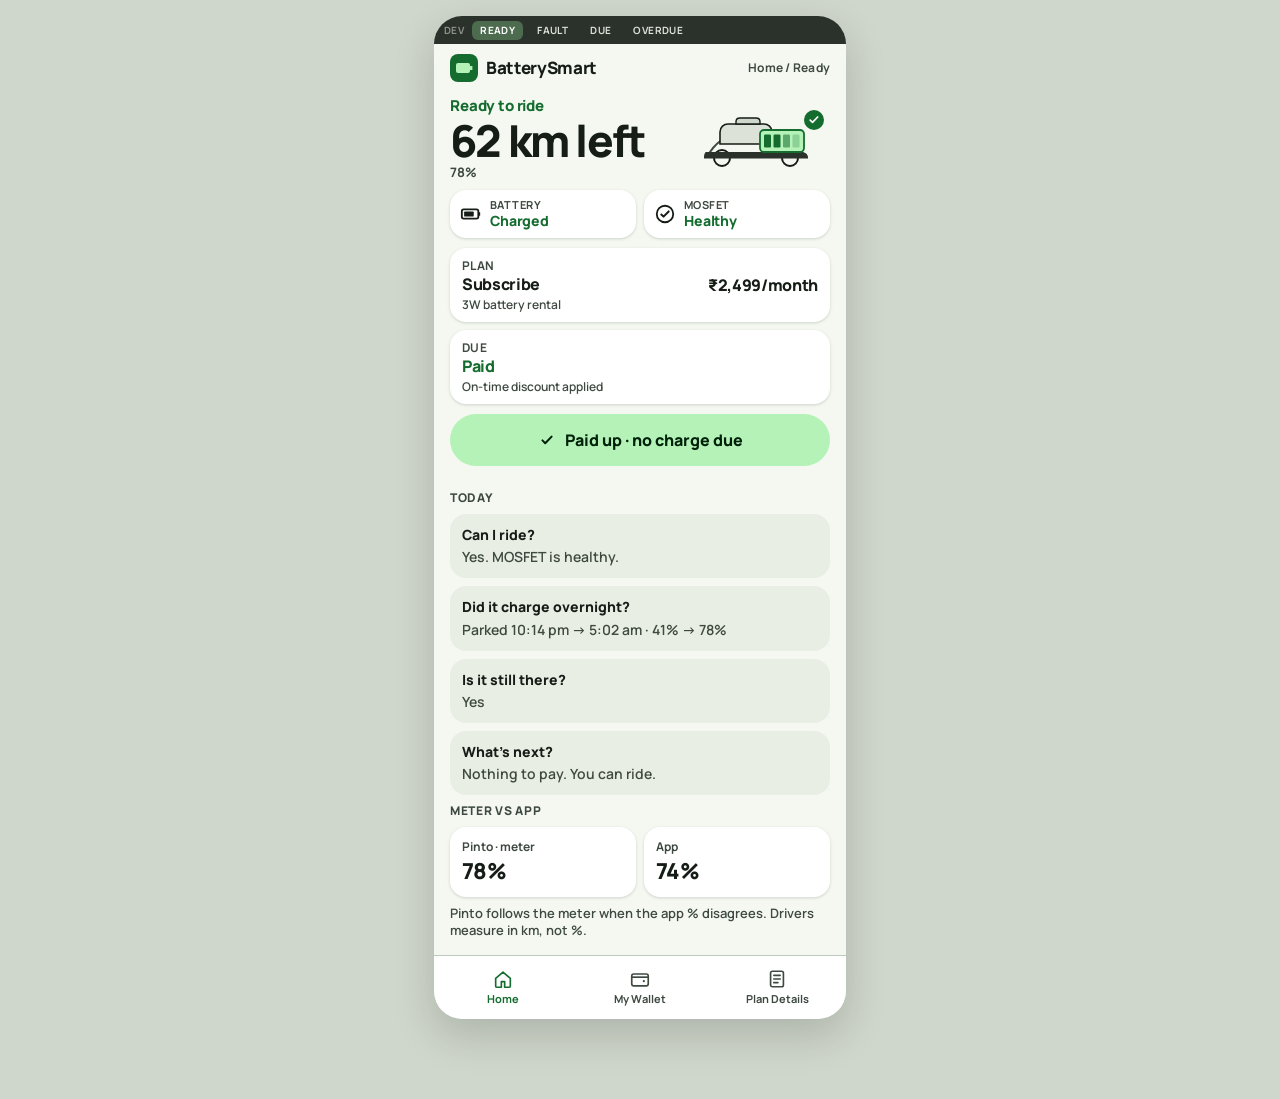
==== index.html @ 21a8f0b2 "Add throwaway BaaS Home screens for ready, fault, due, and overdue Four static Home states for 3W ba" ====
<!DOCTYPE html>
<html lang="en">
  <head>
    <meta charset="utf-8" />
    <meta name="viewport" content="width=device-width, initial-scale=1, viewport-fit=cover" />
    <title>BatterySmart — Home / Ready</title>
    <link rel="preconnect" href="https://fonts.googleapis.com" />
    <link rel="preconnect" href="https://fonts.gstatic.com" crossorigin />
    <link href="https://fonts.googleapis.com/css2?family=Manrope:wght@600;700;800&display=swap" rel="stylesheet" />
    <link rel="stylesheet" href="styles.css" />
  </head>
  <body data-default-state="ready">
    <div id="app"></div>
    <noscript>
      <p>JavaScript is required. Open <a href="ready.html">ready.html</a>, <a href="fault.html">fault.html</a>, <a href="due.html">due.html</a>, or <a href="overdue.html">overdue.html</a>.</p>
    </noscript>
    <script src="app.js"></script>
  </body>
</html>
---- styles.css ----
/* BatterySmart BaaS Home — Material 3 / Flutter-token feel, sunlight contrast */

:root {
  --md-sys-color-primary: #146c2e;
  --md-sys-color-on-primary: #ffffff;
  --md-sys-color-primary-container: #b4f2b8;
  --md-sys-color-on-primary-container: #002109;
  --md-sys-color-error: #ba1a1a;
  --md-sys-color-on-error: #ffffff;
  --md-sys-color-error-container: #ffdad6;
  --md-sys-color-on-error-container: #410002;
  --md-sys-color-tertiary: #8b5000;
  --md-sys-color-on-tertiary: #ffffff;
  --md-sys-color-tertiary-container: #ffdcc2;
  --md-sys-color-on-tertiary-container: #2e1500;
  --md-sys-color-surface: #f4f8f1;
  --md-sys-color-surface-bright: #ffffff;
  --md-sys-color-surface-container: #e8eee4;
  --md-sys-color-surface-container-high: #e2e8de;
  --md-sys-color-surface-container-highest: #dce2d8;
  --md-sys-color-on-surface: #161d16;
  --md-sys-color-on-surface-variant: #3e4940;
  --md-sys-color-outline: #6e7a70;
  --md-sys-color-outline-variant: #becabe;
  --md-sys-color-inverse-surface: #2b322b;
  --md-elevation-1: 0 1px 2px rgba(22, 29, 22, 0.08), 0 1px 3px 1px rgba(22, 29, 22, 0.06);
  --radius-sm: 12px;
  --radius-md: 16px;
  --radius-lg: 20px;
  --radius-full: 999px;
  --space-1: 4px;
  --space-2: 8px;
  --space-3: 12px;
  --space-4: 16px;
  --space-5: 20px;
  --target: 48px;
  --nav-h: 64px;
  --switcher-h: 28px;
  --font: "Manrope", "Roboto", system-ui, sans-serif;
}

*,
*::before,
*::after {
  box-sizing: border-box;
}

html,
body {
  margin: 0;
  min-height: 100%;
  background: #cfd6cb;
  color: var(--md-sys-color-on-surface);
  font-family: var(--font);
  font-size: 16px;
  line-height: 1.3;
  -webkit-font-smoothing: antialiased;
}

body {
  display: flex;
  justify-content: center;
}

.phone {
  width: 100%;
  max-width: 412px;
  min-height: 100dvh;
  background: var(--md-sys-color-surface);
  display: flex;
  flex-direction: column;
  position: relative;
}

/* Developer switcher — not product UI */
.dev-switcher {
  height: var(--switcher-h);
  min-height: var(--switcher-h);
  display: flex;
  align-items: center;
  gap: 6px;
  padding: 0 10px;
  background: #2b322b;
  color: #dce2d8;
  font-size: 10px;
  font-weight: 700;
  letter-spacing: 0.04em;
  text-transform: uppercase;
  flex-shrink: 0;
  z-index: 20;
}

.dev-switcher span {
  opacity: 0.55;
  margin-right: 2px;
}

.dev-switcher a {
  color: #dce2d8;
  text-decoration: none;
  padding: 2px 7px;
  border-radius: 6px;
  border: 1px solid transparent;
}

.dev-switcher a[aria-current="page"] {
  background: #4d6b4f;
  color: #fff;
}

.app-bar {
  display: flex;
  align-items: center;
  justify-content: space-between;
  min-height: 48px;
  padding: 0 16px;
  flex-shrink: 0;
}

.brand {
  display: flex;
  align-items: center;
  gap: 8px;
  font-weight: 800;
  font-size: 17px;
  letter-spacing: -0.02em;
}

.brand-mark {
  width: 28px;
  height: 28px;
  flex-shrink: 0;
}

.home-label {
  font-size: 12px;
  font-weight: 700;
  color: var(--md-sys-color-on-surface-variant);
  letter-spacing: 0.02em;
}

.screen {
  flex: 1;
  display: flex;
  flex-direction: column;
  padding: 0 16px calc(var(--nav-h) + 16px);
}

.banner {
  display: flex;
  align-items: center;
  gap: 10px;
  padding: 10px 12px;
  border-radius: var(--radius-md);
  background: var(--md-sys-color-tertiary-container);
  color: var(--md-sys-color-on-tertiary-container);
  margin-bottom: 10px;
}

.banner svg {
  flex-shrink: 0;
}

.banner strong {
  display: block;
  font-size: 15px;
  font-weight: 800;
}

.banner span {
  display: block;
  font-size: 12px;
  font-weight: 600;
  margin-top: 1px;
}

.hero {
  display: flex;
  align-items: center;
  justify-content: space-between;
  gap: 8px;
  padding: 4px 0 8px;
}

.hero-copy {
  min-width: 0;
}

.ride {
  font-size: 15px;
  font-weight: 800;
  letter-spacing: -0.01em;
}

.ride.ok {
  color: var(--md-sys-color-primary);
}

.ride.fail {
  color: var(--md-sys-color-error);
}

.km {
  font-size: 44px;
  font-weight: 800;
  letter-spacing: -0.04em;
  line-height: 1;
  margin: 2px 0 0;
}

.pct {
  font-size: 13px;
  font-weight: 700;
  color: var(--md-sys-color-on-surface-variant);
  margin-top: 2px;
}

.hero-art {
  width: 148px;
  height: 72px;
  flex-shrink: 0;
}

.hero-art svg {
  width: 100%;
  height: 100%;
  display: block;
}

.status-row {
  display: grid;
  grid-template-columns: 1fr 1fr;
  gap: 8px;
  margin: 2px 0 10px;
}

.chip {
  display: flex;
  align-items: center;
  gap: 8px;
  min-height: 48px;
  padding: 6px 10px;
  border-radius: var(--radius-md);
  background: var(--md-sys-color-surface-bright);
  box-shadow: var(--md-elevation-1);
}

.chip svg {
  flex-shrink: 0;
}

.chip .meta {
  min-width: 0;
}

.chip .k {
  font-size: 11px;
  font-weight: 700;
  color: var(--md-sys-color-on-surface-variant);
  text-transform: uppercase;
  letter-spacing: 0.04em;
}

.chip .v {
  font-size: 14px;
  font-weight: 800;
  letter-spacing: -0.01em;
}

.chip.ok .v {
  color: var(--md-sys-color-primary);
}

.chip.fail {
  background: var(--md-sys-color-error-container);
}

.chip.fail .v,
.chip.fail .k {
  color: var(--md-sys-color-on-error-container);
}

.card {
  background: var(--md-sys-color-surface-bright);
  border-radius: var(--radius-md);
  padding: 10px 12px;
  min-height: 48px;
  box-shadow: var(--md-elevation-1);
  display: flex;
  align-items: center;
  justify-content: space-between;
  gap: 10px;
  margin-bottom: 8px;
}

.card .k {
  font-size: 12px;
  font-weight: 700;
  color: var(--md-sys-color-on-surface-variant);
  text-transform: uppercase;
  letter-spacing: 0.04em;
}

.card .v {
  font-size: 16px;
  font-weight: 800;
  letter-spacing: -0.02em;
}

.card .sub {
  font-size: 12px;
  font-weight: 600;
  color: var(--md-sys-color-on-surface-variant);
  margin-top: 2px;
}

.card .right {
  text-align: right;
}

.card.due-warn .v {
  color: var(--md-sys-color-tertiary);
}

.card.due-over .v {
  color: var(--md-sys-color-error);
}

.card.due-paid .v {
  color: var(--md-sys-color-primary);
}

.cta {
  display: flex;
  align-items: center;
  justify-content: center;
  width: 100%;
  min-height: 52px;
  margin: 2px 0 0;
  border: 0;
  border-radius: var(--radius-full);
  background: var(--md-sys-color-primary);
  color: var(--md-sys-color-on-primary);
  font: inherit;
  font-size: 18px;
  font-weight: 800;
  letter-spacing: -0.01em;
  cursor: pointer;
}

.cta.fix {
  background: var(--md-sys-color-error);
  color: var(--md-sys-color-on-error);
}

.cta.pay {
  background: var(--md-sys-color-inverse-surface);
  color: #fff;
}

.calm {
  display: flex;
  align-items: center;
  justify-content: center;
  gap: 8px;
  min-height: 52px;
  margin: 2px 0 0;
  border-radius: var(--radius-full);
  background: var(--md-sys-color-primary-container);
  color: var(--md-sys-color-on-primary-container);
  font-size: 16px;
  font-weight: 800;
}

/* P1 / job answers below the 412×892 fold */
.below {
  margin-top: 20px;
  padding-top: 4px;
}

.section-title {
  font-size: 12px;
  font-weight: 800;
  text-transform: uppercase;
  letter-spacing: 0.06em;
  color: var(--md-sys-color-on-surface-variant);
  margin: 0 0 8px;
}

.job {
  background: var(--md-sys-color-surface-container);
  border-radius: var(--radius-md);
  padding: 12px;
  margin-bottom: 8px;
}

.job h3 {
  margin: 0 0 4px;
  font-size: 14px;
  font-weight: 800;
}

.job p {
  margin: 0;
  font-size: 14px;
  font-weight: 600;
  color: var(--md-sys-color-on-surface-variant);
}

.meter-row {
  display: grid;
  grid-template-columns: 1fr 1fr;
  gap: 8px;
}

.meter-box {
  background: var(--md-sys-color-surface-bright);
  border-radius: var(--radius-md);
  padding: 12px;
  box-shadow: var(--md-elevation-1);
}

.meter-box .k {
  font-size: 12px;
  font-weight: 700;
  color: var(--md-sys-color-on-surface-variant);
}

.meter-box .v {
  font-size: 22px;
  font-weight: 800;
  letter-spacing: -0.03em;
  margin-top: 2px;
}

.note {
  font-size: 13px;
  font-weight: 600;
  color: var(--md-sys-color-on-surface-variant);
  margin: 8px 0 0;
}

.nav {
  position: fixed;
  left: 50%;
  transform: translateX(-50%);
  bottom: 0;
  width: 100%;
  max-width: 412px;
  height: var(--nav-h);
  display: grid;
  grid-template-columns: repeat(3, 1fr);
  background: var(--md-sys-color-surface-bright);
  border-top: 1px solid var(--md-sys-color-outline-variant);
  z-index: 10;
}

.nav a {
  display: flex;
  flex-direction: column;
  align-items: center;
  justify-content: center;
  gap: 2px;
  min-height: var(--target);
  text-decoration: none;
  color: var(--md-sys-color-on-surface-variant);
  font-size: 11px;
  font-weight: 700;
}

.nav a[aria-current="page"] {
  color: var(--md-sys-color-primary);
}

.nav svg {
  display: block;
}

.stub {
  padding: 24px 16px calc(var(--nav-h) + 24px);
}

.stub h1 {
  font-size: 28px;
  font-weight: 800;
  letter-spacing: -0.03em;
  margin: 8px 0;
}

.stub p {
  font-size: 16px;
  font-weight: 600;
  color: var(--md-sys-color-on-surface-variant);
}

@media (min-width: 413px) {
  .phone {
    min-height: 892px;
    margin: 16px 0 80px;
    border-radius: 28px;
    overflow: hidden;
    box-shadow: 0 16px 40px rgba(22, 29, 22, 0.18);
  }

  .nav {
    position: absolute;
    left: 0;
    transform: none;
    border-radius: 0 0 28px 28px;
  }
}
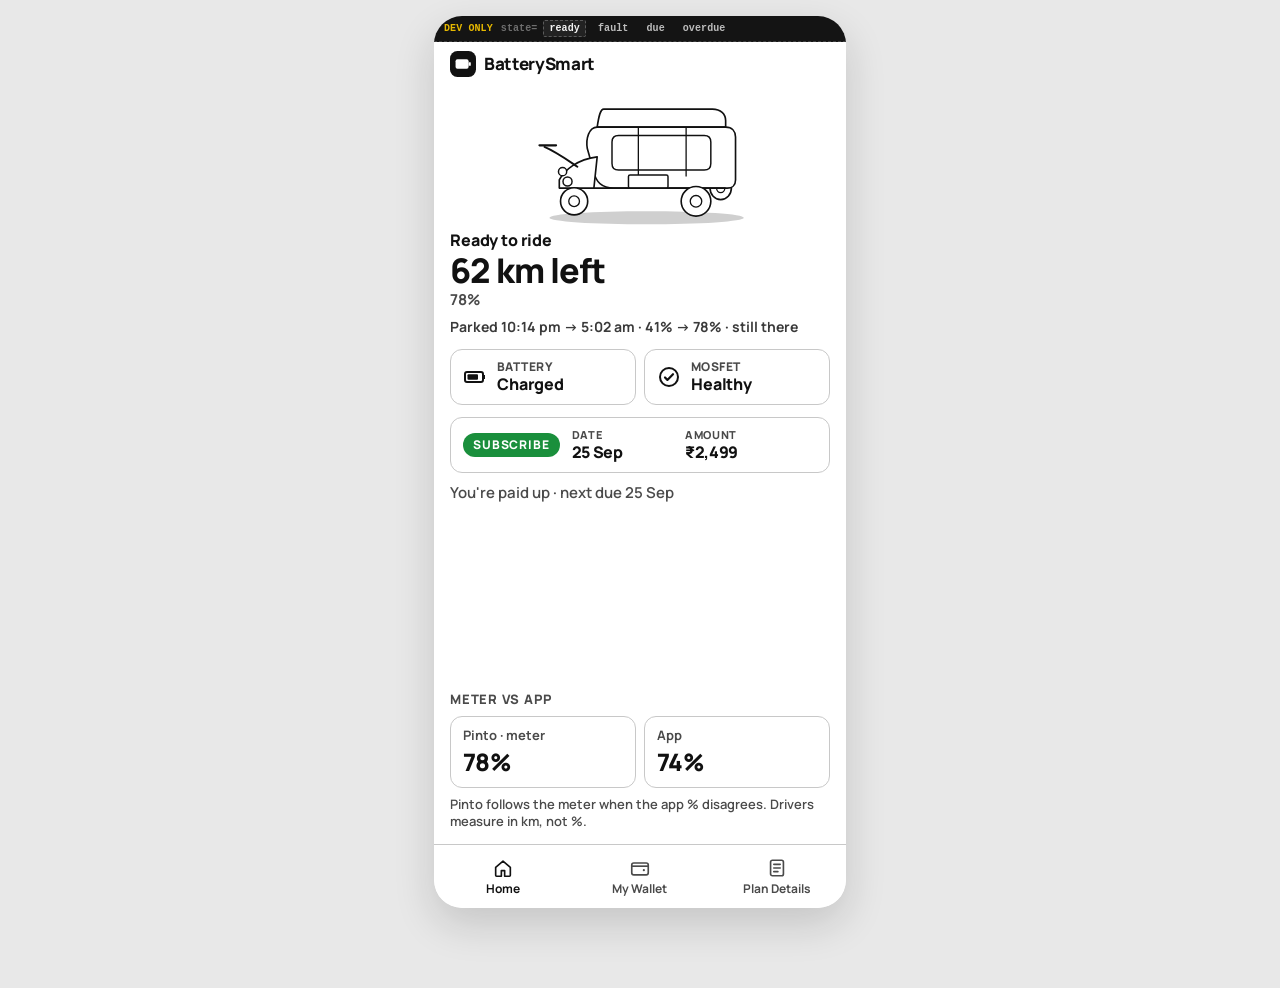
==== commit 95f6ea87: "Recut Home screens: fault hero, 3W, no FAQ or breadcrumbs Can't ride is the fault hero and km is dem" ====
--- a/index.html
+++ b/index.html
@@ -3,7 +3,7 @@
   <head>
     <meta charset="utf-8" />
     <meta name="viewport" content="width=device-width, initial-scale=1, viewport-fit=cover" />
-    <title>BatterySmart — Home / Ready</title>
+    <title>BatterySmart — Ready</title>
     <link rel="preconnect" href="https://fonts.googleapis.com" />
     <link rel="preconnect" href="https://fonts.gstatic.com" crossorigin />
     <link href="https://fonts.googleapis.com/css2?family=Manrope:wght@600;700;800&display=swap" rel="stylesheet" />
--- a/styles.css
+++ b/styles.css
@@ -1,41 +1,27 @@
-/* BatterySmart BaaS Home — Material 3 / Flutter-token feel, sunlight contrast */
+/* BatterySmart BaaS Home — white page, sunlight contrast, 3W hero */
 
 :root {
-  --md-sys-color-primary: #146c2e;
-  --md-sys-color-on-primary: #ffffff;
-  --md-sys-color-primary-container: #b4f2b8;
-  --md-sys-color-on-primary-container: #002109;
-  --md-sys-color-error: #ba1a1a;
-  --md-sys-color-on-error: #ffffff;
-  --md-sys-color-error-container: #ffdad6;
-  --md-sys-color-on-error-container: #410002;
-  --md-sys-color-tertiary: #8b5000;
-  --md-sys-color-on-tertiary: #ffffff;
-  --md-sys-color-tertiary-container: #ffdcc2;
-  --md-sys-color-on-tertiary-container: #2e1500;
-  --md-sys-color-surface: #f4f8f1;
-  --md-sys-color-surface-bright: #ffffff;
-  --md-sys-color-surface-container: #e8eee4;
-  --md-sys-color-surface-container-high: #e2e8de;
-  --md-sys-color-surface-container-highest: #dce2d8;
-  --md-sys-color-on-surface: #161d16;
-  --md-sys-color-on-surface-variant: #3e4940;
-  --md-sys-color-outline: #6e7a70;
-  --md-sys-color-outline-variant: #becabe;
-  --md-sys-color-inverse-surface: #2b322b;
-  --md-elevation-1: 0 1px 2px rgba(22, 29, 22, 0.08), 0 1px 3px 1px rgba(22, 29, 22, 0.06);
-  --radius-sm: 12px;
-  --radius-md: 16px;
-  --radius-lg: 20px;
-  --radius-full: 999px;
-  --space-1: 4px;
-  --space-2: 8px;
-  --space-3: 12px;
-  --space-4: 16px;
-  --space-5: 20px;
+  --ink: #111111;
+  --ink-soft: #3a3a3a;
+  --caption: #4a4a4a;
+  --line: #c8c8c8;
+  --page: #ffffff;
+  --accent: #1a8f3c;
+  --accent-ink: #ffffff;
+  --danger: #c62828;
+  --peach: #fde8d7;
+  --rust: #8b3a1f;
+  --chip-fail-bg: #fdecea;
+  --chip-fail-ink: #8b1d1d;
+  --radius-sm: 10px;
+  --radius-md: 12px;
+  --radius-lg: 16px;
+  --space-inset: 16px;
   --target: 48px;
   --nav-h: 64px;
-  --switcher-h: 28px;
+  --switcher-h: 26px;
+  --hero-art-h: 140px;
+  --cta-h: 54px;
   --font: "Manrope", "Roboto", system-ui, sans-serif;
 }
 
@@ -49,8 +35,8 @@
 body {
   margin: 0;
   min-height: 100%;
-  background: #cfd6cb;
-  color: var(--md-sys-color-on-surface);
+  background: #e8e8e8;
+  color: var(--ink);
   font-family: var(--font);
   font-size: 16px;
   line-height: 1.3;
@@ -66,13 +52,14 @@
   width: 100%;
   max-width: 412px;
   min-height: 100dvh;
-  background: var(--md-sys-color-surface);
+  background: var(--page);
   display: flex;
   flex-direction: column;
   position: relative;
-}
-
-/* Developer switcher — not product UI */
+  color: var(--ink);
+}
+
+/* Developer-only strip — debug chrome, not a product tab bar */
 .dev-switcher {
   height: var(--switcher-h);
   min-height: var(--switcher-h);
@@ -80,40 +67,50 @@
   align-items: center;
   gap: 6px;
   padding: 0 10px;
-  background: #2b322b;
-  color: #dce2d8;
+  background: #141414;
+  color: #8d8d8d;
+  font-family: ui-monospace, "SF Mono", Menlo, Consolas, monospace;
   font-size: 10px;
-  font-weight: 700;
-  letter-spacing: 0.04em;
-  text-transform: uppercase;
+  font-weight: 600;
+  letter-spacing: 0.01em;
+  text-transform: none;
   flex-shrink: 0;
   z-index: 20;
+  border-bottom: 1px dashed #3f3f3f;
 }
 
 .dev-switcher span {
-  opacity: 0.55;
+  color: #e6b800;
+  font-weight: 700;
   margin-right: 2px;
 }
 
+.dev-switcher code {
+  color: #6e6e6e;
+  font-family: inherit;
+  font-size: inherit;
+}
+
 .dev-switcher a {
-  color: #dce2d8;
+  color: #bdbdbd;
   text-decoration: none;
-  padding: 2px 7px;
-  border-radius: 6px;
-  border: 1px solid transparent;
+  padding: 1px 5px;
+  border-radius: 2px;
+  border: 1px dashed transparent;
 }
 
 .dev-switcher a[aria-current="page"] {
-  background: #4d6b4f;
-  color: #fff;
+  color: #f3f3f3;
+  border-color: #5a5a5a;
+  background: #222;
 }
 
 .app-bar {
   display: flex;
   align-items: center;
-  justify-content: space-between;
-  min-height: 48px;
-  padding: 0 16px;
+  justify-content: flex-start;
+  min-height: 44px;
+  padding: 0 var(--space-inset);
   flex-shrink: 0;
 }
 
@@ -124,41 +121,48 @@
   font-weight: 800;
   font-size: 17px;
   letter-spacing: -0.02em;
+  color: var(--ink);
 }
 
 .brand-mark {
-  width: 28px;
-  height: 28px;
+  width: 26px;
+  height: 26px;
   flex-shrink: 0;
 }
 
 .home-label {
-  font-size: 12px;
-  font-weight: 700;
-  color: var(--md-sys-color-on-surface-variant);
-  letter-spacing: 0.02em;
+  font-size: 13px;
+  font-weight: 700;
+  color: var(--caption);
 }
 
 .screen {
   flex: 1;
   display: flex;
   flex-direction: column;
-  padding: 0 16px calc(var(--nav-h) + 16px);
-}
-
+  min-height: 0;
+  padding: 0 var(--space-inset) calc(var(--nav-h) + 14px);
+}
+
+/* KOHO-style overdue banner — pale peach, rust type, icon + chevron */
 .banner {
   display: flex;
   align-items: center;
   gap: 10px;
   padding: 10px 12px;
   border-radius: var(--radius-md);
-  background: var(--md-sys-color-tertiary-container);
-  color: var(--md-sys-color-on-tertiary-container);
-  margin-bottom: 10px;
+  background: var(--peach);
+  color: var(--rust);
+  margin: 0 0 8px;
 }
 
 .banner svg {
   flex-shrink: 0;
+}
+
+.banner .banner-copy {
+  flex: 1;
+  min-width: 0;
 }
 
 .banner strong {
@@ -169,55 +173,24 @@
 
 .banner span {
   display: block;
-  font-size: 12px;
+  font-size: 13px;
   font-weight: 600;
   margin-top: 1px;
 }
 
-.hero {
-  display: flex;
-  align-items: center;
-  justify-content: space-between;
-  gap: 8px;
-  padding: 4px 0 8px;
-}
-
-.hero-copy {
-  min-width: 0;
-}
-
-.ride {
-  font-size: 15px;
-  font-weight: 800;
-  letter-spacing: -0.01em;
-}
-
-.ride.ok {
-  color: var(--md-sys-color-primary);
-}
-
-.ride.fail {
-  color: var(--md-sys-color-error);
-}
-
-.km {
-  font-size: 44px;
-  font-weight: 800;
-  letter-spacing: -0.04em;
-  line-height: 1;
-  margin: 2px 0 0;
-}
-
-.pct {
-  font-size: 13px;
-  font-weight: 700;
-  color: var(--md-sys-color-on-surface-variant);
-  margin-top: 2px;
-}
-
+.banner .chevron {
+  flex-shrink: 0;
+  opacity: 0.85;
+}
+
+/* Short line-illustrated white 3W e-rickshaw + oval shadow */
 .hero-art {
-  width: 148px;
-  height: 72px;
+  display: flex;
+  align-items: flex-end;
+  justify-content: center;
+  height: var(--hero-art-h);
+  max-height: 160px;
+  margin: 0 0 2px;
   flex-shrink: 0;
 }
 
@@ -227,22 +200,77 @@
   display: block;
 }
 
+.hero-copy {
+  padding: 2px 0 12px;
+}
+
+.ride {
+  font-size: 16px;
+  font-weight: 800;
+  letter-spacing: -0.01em;
+  color: var(--ink);
+}
+
+.ride.fail {
+  color: var(--danger);
+}
+
+.km {
+  font-size: 34px;
+  font-weight: 800;
+  letter-spacing: -0.03em;
+  line-height: 1.05;
+  margin: 2px 0 0;
+  color: var(--ink);
+}
+
+.pct {
+  font-size: 15px;
+  font-weight: 700;
+  color: var(--caption);
+  margin-top: 2px;
+}
+
+/* Fault: Can't ride is the hero. km is demoted. */
+.fail-hero .ride {
+  font-size: 34px;
+  letter-spacing: -0.03em;
+  line-height: 1.05;
+}
+
+.fail-hero .km {
+  font-size: 15px;
+  font-weight: 700;
+  letter-spacing: 0;
+  line-height: 1.3;
+  margin-top: 6px;
+  color: var(--caption);
+}
+
+.overnight {
+  margin: 8px 0 0;
+  font-size: 14px;
+  font-weight: 700;
+  color: var(--ink-soft);
+  line-height: 1.35;
+}
+
 .status-row {
   display: grid;
   grid-template-columns: 1fr 1fr;
   gap: 8px;
-  margin: 2px 0 10px;
+  margin: 0 0 12px;
 }
 
 .chip {
   display: flex;
   align-items: center;
-  gap: 8px;
-  min-height: 48px;
-  padding: 6px 10px;
+  gap: 10px;
+  min-height: 56px;
+  padding: 8px 12px;
   border-radius: var(--radius-md);
-  background: var(--md-sys-color-surface-bright);
-  box-shadow: var(--md-elevation-1);
+  background: var(--page);
+  border: 1.5px solid var(--line);
 }
 
 .chip svg {
@@ -254,93 +282,129 @@
 }
 
 .chip .k {
-  font-size: 11px;
-  font-weight: 700;
-  color: var(--md-sys-color-on-surface-variant);
+  font-size: 12px;
+  font-weight: 800;
+  color: var(--caption);
   text-transform: uppercase;
   letter-spacing: 0.04em;
 }
 
 .chip .v {
-  font-size: 14px;
+  font-size: 16px;
   font-weight: 800;
   letter-spacing: -0.01em;
-}
-
-.chip.ok .v {
-  color: var(--md-sys-color-primary);
+  color: var(--ink);
 }
 
 .chip.fail {
-  background: var(--md-sys-color-error-container);
+  background: var(--chip-fail-bg);
+  border-color: transparent;
 }
 
 .chip.fail .v,
 .chip.fail .k {
-  color: var(--md-sys-color-on-error-container);
-}
-
-.card {
-  background: var(--md-sys-color-surface-bright);
+  color: var(--chip-fail-ink);
+}
+
+.chip.quiet .v,
+.chip.quiet .k {
+  color: var(--caption);
+  font-weight: 700;
+}
+
+/* Fault battery: has charge, not a healthy green story */
+.chip.muted {
+  background: #f3f3f3;
+  border-color: #d4d4d4;
+  color: var(--ink-soft);
+}
+
+.chip.muted .v,
+.chip.muted .k {
+  color: var(--ink-soft);
+}
+
+/* Deezer plan-name chip + DATE/AMOUNT */
+.plan-card {
+  display: grid;
+  grid-template-columns: auto 1fr;
+  align-items: center;
+  column-gap: 12px;
+  row-gap: 4px;
+  border: 1.5px solid var(--line);
   border-radius: var(--radius-md);
-  padding: 10px 12px;
-  min-height: 48px;
-  box-shadow: var(--md-elevation-1);
-  display: flex;
-  align-items: center;
-  justify-content: space-between;
-  gap: 10px;
-  margin-bottom: 8px;
-}
-
-.card .k {
+  padding: 8px 12px;
+  min-height: 56px;
+  margin-bottom: 10px;
+}
+
+.plan-chip {
+  display: inline-flex;
+  align-items: center;
+  height: 24px;
+  padding: 0 10px;
+  border-radius: 999px;
+  background: var(--accent);
+  color: var(--accent-ink);
   font-size: 12px;
-  font-weight: 700;
-  color: var(--md-sys-color-on-surface-variant);
+  font-weight: 800;
+  letter-spacing: 0.07em;
   text-transform: uppercase;
-  letter-spacing: 0.04em;
-}
-
-.card .v {
+  white-space: nowrap;
+}
+
+.plan-pair {
+  display: grid;
+  grid-template-columns: 1fr 1.25fr;
+  gap: 8px;
+  min-width: 0;
+}
+
+.plan-pair .k {
+  font-size: 11px;
+  font-weight: 800;
+  color: var(--caption);
+  text-transform: uppercase;
+  letter-spacing: 0.06em;
+}
+
+.plan-pair .v {
   font-size: 16px;
   font-weight: 800;
   letter-spacing: -0.02em;
-}
-
-.card .sub {
+  color: var(--ink);
+  line-height: 1.15;
+  margin-top: 1px;
+}
+
+.plan-pair .v.warn {
+  color: #8b5000;
+}
+
+.plan-pair .v.over {
+  color: var(--danger);
+}
+
+.plan-note {
+  grid-column: 1 / -1;
   font-size: 12px;
-  font-weight: 600;
-  color: var(--md-sys-color-on-surface-variant);
-  margin-top: 2px;
-}
-
-.card .right {
-  text-align: right;
-}
-
-.card.due-warn .v {
-  color: var(--md-sys-color-tertiary);
-}
-
-.card.due-over .v {
-  color: var(--md-sys-color-error);
-}
-
-.card.due-paid .v {
-  color: var(--md-sys-color-primary);
-}
-
+  font-weight: 700;
+  color: var(--caption);
+}
+
+/* Gusto fat CTA — only Due / Overdue / Fault */
 .cta {
   display: flex;
   align-items: center;
   justify-content: center;
   width: 100%;
-  min-height: 52px;
-  margin: 2px 0 0;
+  min-height: var(--cta-h);
+  height: var(--cta-h);
+  margin: 0;
   border: 0;
-  border-radius: var(--radius-full);
-  background: var(--md-sys-color-primary);
-  color: var(--md-sys-color-on-primary);
+  border-radius: var(--radius-md);
+  background: var(--ink);
+  color: #fff;
   font: inherit;
   font-size: 18px;
   font-weight: 800;
@@ -349,62 +413,44 @@
 }
 
 .cta.fix {
-  background: var(--md-sys-color-error);
-  color: var(--md-sys-color-on-error);
+  background: var(--danger);
+  color: #fff;
 }
 
 .cta.pay {
-  background: var(--md-sys-color-inverse-surface);
+  background: var(--ink);
   color: #fff;
 }
 
+/* Ready: quiet sentence only — not a pill, bar, or button */
 .calm {
-  display: flex;
-  align-items: center;
-  justify-content: center;
-  gap: 8px;
-  min-height: 52px;
-  margin: 2px 0 0;
-  border-radius: var(--radius-full);
-  background: var(--md-sys-color-primary-container);
-  color: var(--md-sys-color-on-primary-container);
-  font-size: 16px;
-  font-weight: 800;
-}
-
-/* P1 / job answers below the 412×892 fold */
-.below {
-  margin-top: 20px;
-  padding-top: 4px;
+  display: block;
+  min-height: 0;
+  margin: 0;
+  padding: 0;
+  font-size: 15px;
+  font-weight: 600;
+  color: var(--caption);
+  text-align: left;
+  background: transparent;
+  border: 0;
+  border-radius: 0;
+}
+
+/* Meter vs app sits in leftover space, fully above the tab bar */
+.meter-block {
+  margin-top: auto;
+  padding-top: 14px;
+  flex-shrink: 0;
 }
 
 .section-title {
-  font-size: 12px;
+  font-size: 13px;
   font-weight: 800;
   text-transform: uppercase;
   letter-spacing: 0.06em;
-  color: var(--md-sys-color-on-surface-variant);
+  color: var(--caption);
   margin: 0 0 8px;
-}
-
-.job {
-  background: var(--md-sys-color-surface-container);
-  border-radius: var(--radius-md);
-  padding: 12px;
-  margin-bottom: 8px;
-}
-
-.job h3 {
-  margin: 0 0 4px;
-  font-size: 14px;
-  font-weight: 800;
-}
-
-.job p {
-  margin: 0;
-  font-size: 14px;
-  font-weight: 600;
-  color: var(--md-sys-color-on-surface-variant);
 }
 
 .meter-row {
@@ -414,29 +460,30 @@
 }
 
 .meter-box {
-  background: var(--md-sys-color-surface-bright);
+  background: var(--page);
+  border: 1.5px solid var(--line);
   border-radius: var(--radius-md);
-  padding: 12px;
-  box-shadow: var(--md-elevation-1);
+  padding: 10px 12px;
 }
 
 .meter-box .k {
-  font-size: 12px;
-  font-weight: 700;
-  color: var(--md-sys-color-on-surface-variant);
+  font-size: 13px;
+  font-weight: 700;
+  color: var(--caption);
 }
 
 .meter-box .v {
-  font-size: 22px;
+  font-size: 24px;
   font-weight: 800;
   letter-spacing: -0.03em;
   margin-top: 2px;
+  color: var(--ink);
 }
 
 .note {
   font-size: 13px;
   font-weight: 600;
-  color: var(--md-sys-color-on-surface-variant);
+  color: var(--caption);
   margin: 8px 0 0;
 }
 
@@ -450,8 +497,8 @@
   height: var(--nav-h);
   display: grid;
   grid-template-columns: repeat(3, 1fr);
-  background: var(--md-sys-color-surface-bright);
-  border-top: 1px solid var(--md-sys-color-outline-variant);
+  background: var(--page);
+  border-top: 1.5px solid var(--line);
   z-index: 10;
 }
 
@@ -463,13 +510,13 @@
   gap: 2px;
   min-height: var(--target);
   text-decoration: none;
-  color: var(--md-sys-color-on-surface-variant);
-  font-size: 11px;
+  color: var(--caption);
+  font-size: 12px;
   font-weight: 700;
 }
 
 .nav a[aria-current="page"] {
-  color: var(--md-sys-color-primary);
+  color: var(--ink);
 }
 
 .nav svg {
@@ -477,7 +524,7 @@
 }
 
 .stub {
-  padding: 24px 16px calc(var(--nav-h) + 24px);
+  padding: 24px var(--space-inset) calc(var(--nav-h) + 24px);
 }
 
 .stub h1 {
@@ -485,12 +532,13 @@
   font-weight: 800;
   letter-spacing: -0.03em;
   margin: 8px 0;
+  color: var(--ink);
 }
 
 .stub p {
   font-size: 16px;
   font-weight: 600;
-  color: var(--md-sys-color-on-surface-variant);
+  color: var(--caption);
 }
 
 @media (min-width: 413px) {
@@ -499,7 +547,7 @@
     margin: 16px 0 80px;
     border-radius: 28px;
     overflow: hidden;
-    box-shadow: 0 16px 40px rgba(22, 29, 22, 0.18);
+    box-shadow: 0 16px 40px rgba(17, 17, 17, 0.16);
   }
 
   .nav {
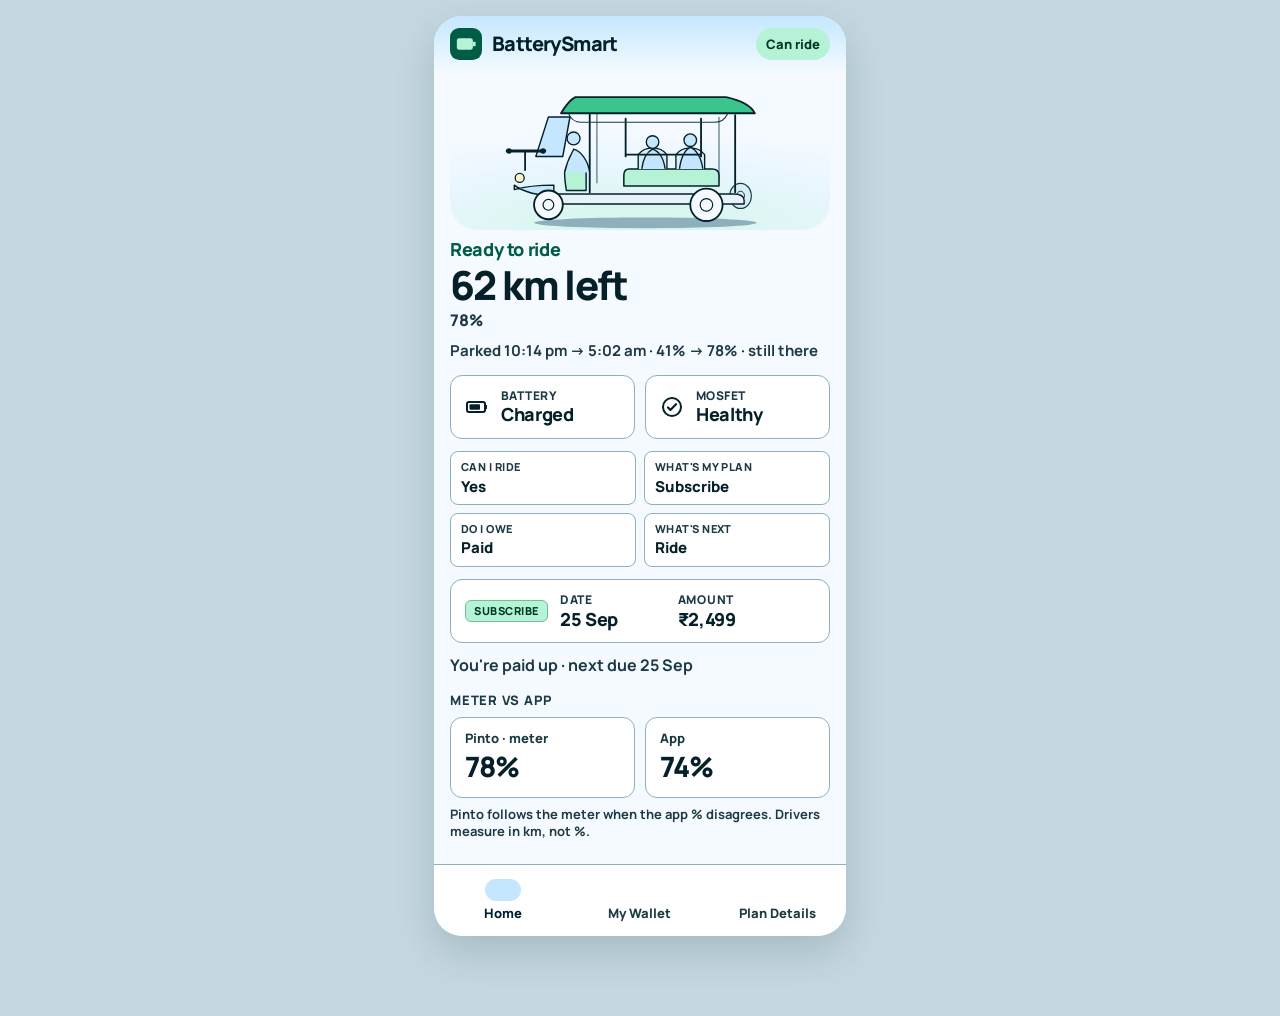
==== commit 9e402ed1: "Throwaway BaaS Home: Ready, MOSFET fault, Due, Overdue (#1) * Add throwaway BaaS Home screens for re" ====
--- a/index.html
+++ b/index.html
@@ -12,7 +12,7 @@
   <body data-default-state="ready">
     <div id="app"></div>
     <noscript>
-      <p>JavaScript is required. Open <a href="ready.html">ready.html</a>, <a href="fault.html">fault.html</a>, <a href="due.html">due.html</a>, or <a href="overdue.html">overdue.html</a>.</p>
+      <p>JavaScript is required. Open <a href="ready.html">ready</a>, <a href="fault.html">fault</a>, <a href="due.html">due</a>, <a href="overdue.html">overdue</a>, <a href="first-run.html">first-run</a>, <a href="paid-up.html">paid-up</a>, <a href="grace.html">grace</a>, <a href="subscribe.html">subscribe</a>, or <a href="lease.html">lease</a>.</p>
     </noscript>
     <script src="app.js"></script>
   </body>
--- a/styles.css
+++ b/styles.css
@@ -1,27 +1,53 @@
-/* BatterySmart BaaS Home — white page, sunlight contrast, 3W hero */
+/* BatterySmart BaaS Home — light blue + mint, M3 tokens, sunlight contrast */
 
 :root {
-  --ink: #111111;
-  --ink-soft: #3a3a3a;
-  --caption: #4a4a4a;
-  --line: #c8c8c8;
-  --page: #ffffff;
-  --accent: #1a8f3c;
-  --accent-ink: #ffffff;
-  --danger: #c62828;
-  --peach: #fde8d7;
-  --rust: #8b3a1f;
-  --chip-fail-bg: #fdecea;
-  --chip-fail-ink: #8b1d1d;
-  --radius-sm: 10px;
-  --radius-md: 12px;
-  --radius-lg: 16px;
+  /* Material 3-style tokens (seed: mint + sky). High-contrast for outdoor glare. */
+  --md-sys-color-surface: #e8f4fb;
+  --md-sys-color-surface-bright: #f4faff;
+  --md-sys-color-surface-container-lowest: #ffffff;
+  --md-sys-color-surface-container-low: #d7eef8;
+  --md-sys-color-surface-container: #c5e6f4;
+  --md-sys-color-on-surface: #052028;
+  --md-sys-color-on-surface-variant: #1d3a44;
+  --md-sys-color-outline: #3d5b66;
+  --md-sys-color-outline-variant: #8eafbb;
+  --md-sys-color-primary: #005c44;
+  --md-sys-color-on-primary: #ffffff;
+  --md-sys-color-primary-container: #b6f3d6;
+  --md-sys-color-on-primary-container: #003826;
+  --md-sys-color-secondary: #00658e;
+  --md-sys-color-secondary-container: #c4e7ff;
+  --md-sys-color-on-secondary-container: #001e2d;
+  --md-sys-color-error: #9b1b12;
+  --md-sys-color-on-error: #ffffff;
+  --md-sys-color-error-container: #ffdad6;
+  --md-sys-color-on-error-container: #410002;
+  --md-sys-shape-sm: 8px;
+  --md-sys-shape-md: 12px;
+  --md-sys-shape-lg: 16px;
+  --md-sys-shape-xl: 28px;
+
+  --ink: var(--md-sys-color-on-surface);
+  --ink-soft: var(--md-sys-color-on-surface-variant);
+  --caption: var(--md-sys-color-on-surface-variant);
+  --line: var(--md-sys-color-outline-variant);
+  --page: var(--md-sys-color-surface-bright);
+  --accent: var(--md-sys-color-primary);
+  --accent-ink: var(--md-sys-color-on-primary);
+  --danger: var(--md-sys-color-error);
+  --peach: #ffdcc8;
+  --rust: #6f2d0c;
+  --chip-fail-bg: var(--md-sys-color-error);
+  --chip-fail-ink: var(--md-sys-color-on-error);
+  --radius-sm: var(--md-sys-shape-sm);
+  --radius-md: var(--md-sys-shape-md);
+  --radius-lg: var(--md-sys-shape-lg);
   --space-inset: 16px;
-  --target: 48px;
-  --nav-h: 64px;
+  --target: 52px;
+  --nav-h: 72px;
   --switcher-h: 26px;
-  --hero-art-h: 140px;
-  --cta-h: 54px;
+  --hero-art-h: 158px;
+  --cta-h: 56px;
   --font: "Manrope", "Roboto", system-ui, sans-serif;
 }
 
@@ -35,7 +61,7 @@
 body {
   margin: 0;
   min-height: 100%;
-  background: #e8e8e8;
+  background: #c5d8e2;
   color: var(--ink);
   font-family: var(--font);
   font-size: 16px;
@@ -57,6 +83,10 @@
   flex-direction: column;
   position: relative;
   color: var(--ink);
+}
+
+.phone[data-state="fault"] {
+  --page: #fff6f4;
 }
 
 /* Developer-only strip — debug chrome, not a product tab bar */
@@ -105,34 +135,36 @@
   background: #222;
 }
 
+/* M3 top app bar — brand only, no Home / Ready breadcrumb */
 .app-bar {
   display: flex;
   align-items: center;
-  justify-content: flex-start;
-  min-height: 44px;
-  padding: 0 var(--space-inset);
-  flex-shrink: 0;
+  justify-content: space-between;
+  min-height: 56px;
+  padding: 8px var(--space-inset);
+  flex-shrink: 0;
+  background: linear-gradient(180deg, var(--md-sys-color-secondary-container) 0%, var(--page) 100%);
 }
 
 .brand {
   display: flex;
   align-items: center;
-  gap: 8px;
-  font-weight: 800;
-  font-size: 17px;
-  letter-spacing: -0.02em;
+  gap: 10px;
+  font-weight: 800;
+  font-size: 20px;
+  letter-spacing: -0.03em;
   color: var(--ink);
 }
 
 .brand-mark {
-  width: 26px;
-  height: 26px;
+  width: 32px;
+  height: 32px;
   flex-shrink: 0;
 }
 
 .home-label {
-  font-size: 13px;
-  font-weight: 700;
+  font-size: 14px;
+  font-weight: 800;
   color: var(--caption);
 }
 
@@ -141,7 +173,7 @@
   display: flex;
   flex-direction: column;
   min-height: 0;
-  padding: 0 var(--space-inset) calc(var(--nav-h) + 14px);
+  padding: 0 var(--space-inset) calc(var(--nav-h) + 20px);
 }
 
 /* KOHO-style overdue banner — pale peach, rust type, icon + chevron */
@@ -149,11 +181,12 @@
   display: flex;
   align-items: center;
   gap: 10px;
-  padding: 10px 12px;
+  padding: 12px 14px;
   border-radius: var(--radius-md);
   background: var(--peach);
   color: var(--rust);
-  margin: 0 0 8px;
+  margin: 0 0 10px;
+  min-height: var(--target);
 }
 
 .banner svg {
@@ -167,31 +200,108 @@
 
 .banner strong {
   display: block;
-  font-size: 15px;
+  font-size: 16px;
   font-weight: 800;
 }
 
 .banner span {
   display: block;
+  font-size: 14px;
+  font-weight: 700;
+  margin-top: 1px;
+}
+
+.banner .chevron {
+  flex-shrink: 0;
+  opacity: 0.85;
+}
+
+.banner.grace {
+  background: var(--md-sys-color-secondary-container);
+  color: var(--md-sys-color-on-secondary-container);
+}
+
+.banner.fault {
+  background: var(--md-sys-color-error-container);
+  color: var(--md-sys-color-on-error-container);
+}
+
+.header-ride {
+  display: inline-flex;
+  align-items: center;
+  min-height: 32px;
+  padding: 0 10px;
+  border-radius: 999px;
+  background: var(--md-sys-color-primary-container);
+  color: var(--md-sys-color-on-primary-container);
   font-size: 13px;
-  font-weight: 600;
-  margin-top: 1px;
-}
-
-.banner .chevron {
-  flex-shrink: 0;
-  opacity: 0.85;
-}
-
-/* Short line-illustrated white 3W e-rickshaw + oval shadow */
+  font-weight: 800;
+  pointer-events: none;
+}
+
+.header-ride.fail {
+  background: var(--md-sys-color-error);
+  color: var(--md-sys-color-on-error);
+}
+
+.jobs {
+  display: grid;
+  grid-template-columns: 1fr 1fr;
+  gap: 8px;
+  margin: 0 0 12px;
+}
+
+.jobs div {
+  min-height: 52px;
+  padding: 8px 10px;
+  border-radius: var(--radius-sm);
+  background: var(--md-sys-color-surface-container-lowest);
+  border: 1.5px solid var(--line);
+}
+
+.jobs span {
+  display: block;
+  font-size: 11px;
+  font-weight: 800;
+  color: var(--caption);
+  text-transform: uppercase;
+  letter-spacing: 0.04em;
+}
+
+.jobs b {
+  display: block;
+  margin-top: 2px;
+  font-size: 15px;
+  font-weight: 800;
+  color: var(--ink);
+}
+
+.phone[data-state="fault"] .jobs div:first-child {
+  background: var(--md-sys-color-error-container);
+  border-color: transparent;
+}
+
+.phone[data-state="fault"] .jobs div:first-child b {
+  color: var(--md-sys-color-on-error-container);
+}
+
+/* Rivian-short passenger e-rickshaw hero */
 .hero-art {
   display: flex;
   align-items: flex-end;
   justify-content: center;
   height: var(--hero-art-h);
-  max-height: 160px;
-  margin: 0 0 2px;
-  flex-shrink: 0;
+  max-height: 172px;
+  margin: 0 0 4px;
+  flex-shrink: 0;
+  background:
+    radial-gradient(120% 80% at 50% 100%, rgba(182, 243, 214, 0.55) 0%, rgba(196, 231, 255, 0.2) 55%, transparent 78%);
+  border-radius: var(--md-sys-shape-xl);
+}
+
+.phone[data-state="fault"] .hero-art {
+  background:
+    radial-gradient(120% 80% at 50% 100%, rgba(255, 218, 214, 0.85) 0%, rgba(255, 246, 244, 0.2) 60%, transparent 80%);
 }
 
 .hero-art svg {
@@ -201,14 +311,18 @@
 }
 
 .hero-copy {
-  padding: 2px 0 12px;
+  padding: 4px 0 14px;
 }
 
 .ride {
-  font-size: 16px;
-  font-weight: 800;
-  letter-spacing: -0.01em;
-  color: var(--ink);
+  font-size: 18px;
+  font-weight: 800;
+  letter-spacing: -0.02em;
+  color: var(--ink);
+}
+
+.ride.ok {
+  color: var(--md-sys-color-primary);
 }
 
 .ride.fail {
@@ -216,40 +330,40 @@
 }
 
 .km {
-  font-size: 34px;
-  font-weight: 800;
-  letter-spacing: -0.03em;
-  line-height: 1.05;
-  margin: 2px 0 0;
+  font-size: 40px;
+  font-weight: 800;
+  letter-spacing: -0.04em;
+  line-height: 1.02;
+  margin: 4px 0 0;
   color: var(--ink);
 }
 
 .pct {
-  font-size: 15px;
-  font-weight: 700;
-  color: var(--caption);
-  margin-top: 2px;
-}
-
-/* Fault: Can't ride is the hero. km is demoted. */
+  font-size: 16px;
+  font-weight: 800;
+  color: var(--caption);
+  margin-top: 4px;
+}
+
+/* Fault: Can't ride is the hero. km is demoted. Not yellow, not rideable. */
 .fail-hero .ride {
-  font-size: 34px;
-  letter-spacing: -0.03em;
-  line-height: 1.05;
+  font-size: 40px;
+  letter-spacing: -0.04em;
+  line-height: 1.02;
 }
 
 .fail-hero .km {
-  font-size: 15px;
-  font-weight: 700;
+  font-size: 16px;
+  font-weight: 800;
   letter-spacing: 0;
   line-height: 1.3;
-  margin-top: 6px;
+  margin-top: 8px;
   color: var(--caption);
 }
 
 .overnight {
-  margin: 8px 0 0;
-  font-size: 14px;
+  margin: 10px 0 0;
+  font-size: 15px;
   font-weight: 700;
   color: var(--ink-soft);
   line-height: 1.35;
@@ -258,18 +372,22 @@
 .status-row {
   display: grid;
   grid-template-columns: 1fr 1fr;
-  gap: 8px;
+  gap: 10px;
   margin: 0 0 12px;
 }
 
+.status-row.is-fail {
+  grid-template-columns: 1fr;
+}
+
 .chip {
   display: flex;
   align-items: center;
-  gap: 10px;
-  min-height: 56px;
-  padding: 8px 12px;
+  gap: 12px;
+  min-height: 64px;
+  padding: 10px 14px;
   border-radius: var(--radius-md);
-  background: var(--page);
+  background: var(--md-sys-color-surface-container-lowest);
   border: 1.5px solid var(--line);
 }
 
@@ -290,15 +408,18 @@
 }
 
 .chip .v {
-  font-size: 16px;
-  font-weight: 800;
-  letter-spacing: -0.01em;
-  color: var(--ink);
-}
-
+  font-size: 18px;
+  font-weight: 800;
+  letter-spacing: -0.02em;
+  color: var(--ink);
+}
+
+/* Ride-fail surface — stop state, not a settings warning tile */
 .chip.fail {
   background: var(--chip-fail-bg);
-  border-color: transparent;
+  border-color: #6f0f09;
+  color: var(--chip-fail-ink);
+  min-height: 72px;
 }
 
 .chip.fail .v,
@@ -306,6 +427,10 @@
   color: var(--chip-fail-ink);
 }
 
+.chip.fail .k {
+  opacity: 0.88;
+}
+
 .chip.quiet .v,
 .chip.quiet .k {
   color: var(--caption);
@@ -314,8 +439,8 @@
 
 /* Fault battery: has charge, not a healthy green story */
 .chip.muted {
-  background: #f3f3f3;
-  border-color: #d4d4d4;
+  background: var(--md-sys-color-surface-container-low);
+  border-color: var(--line);
   color: var(--ink-soft);
 }
 
@@ -324,7 +449,7 @@
   color: var(--ink-soft);
 }
 
-/* Deezer plan-name chip + DATE/AMOUNT */
+/* Deezer plan-name chip + DATE/AMOUNT. Chip is a label, not a CTA. */
 .plan-card {
   display: grid;
   grid-template-columns: auto 1fr;
@@ -333,24 +458,27 @@
   row-gap: 4px;
   border: 1.5px solid var(--line);
   border-radius: var(--radius-md);
-  padding: 8px 12px;
-  min-height: 56px;
-  margin-bottom: 10px;
+  padding: 10px 14px;
+  min-height: 64px;
+  margin-bottom: 12px;
+  background: var(--md-sys-color-surface-container-lowest);
 }
 
 .plan-chip {
   display: inline-flex;
   align-items: center;
-  height: 24px;
-  padding: 0 10px;
-  border-radius: 999px;
-  background: var(--accent);
-  color: var(--accent-ink);
-  font-size: 12px;
-  font-weight: 800;
-  letter-spacing: 0.07em;
+  height: 22px;
+  padding: 0 8px;
+  border-radius: 6px;
+  background: var(--md-sys-color-primary-container);
+  color: var(--md-sys-color-on-primary-container);
+  border: 1px solid #6fbf97;
+  font-size: 11px;
+  font-weight: 800;
+  letter-spacing: 0.05em;
   text-transform: uppercase;
   white-space: nowrap;
+  pointer-events: none;
 }
 
 .plan-pair {
@@ -361,7 +489,7 @@
 }
 
 .plan-pair .k {
-  font-size: 11px;
+  font-size: 12px;
   font-weight: 800;
   color: var(--caption);
   text-transform: uppercase;
@@ -369,16 +497,17 @@
 }
 
 .plan-pair .v {
-  font-size: 16px;
+  font-size: 18px;
   font-weight: 800;
   letter-spacing: -0.02em;
   color: var(--ink);
   line-height: 1.15;
   margin-top: 1px;
+  white-space: nowrap;
 }
 
 .plan-pair .v.warn {
-  color: #8b5000;
+  color: #6b3d00;
 }
 
 .plan-pair .v.over {
@@ -387,12 +516,12 @@
 
 .plan-note {
   grid-column: 1 / -1;
-  font-size: 12px;
+  font-size: 13px;
   font-weight: 700;
   color: var(--caption);
 }
 
-/* Gusto fat CTA — only Due / Overdue / Fault */
+/* Gusto / Check fat CTA — only Due / Overdue / Fault */
 .cta {
   display: flex;
   align-items: center;
@@ -422,14 +551,14 @@
   color: #fff;
 }
 
-/* Ready: quiet sentence only — not a pill, bar, or button */
+/* Octopus paid-up: quiet sentence only — not a pill, bar, or button */
 .calm {
   display: block;
   min-height: 0;
   margin: 0;
   padding: 0;
-  font-size: 15px;
-  font-weight: 600;
+  font-size: 16px;
+  font-weight: 700;
   color: var(--caption);
   text-align: left;
   background: transparent;
@@ -440,7 +569,8 @@
 /* Meter vs app sits in leftover space, fully above the tab bar */
 .meter-block {
   margin-top: auto;
-  padding-top: 14px;
+  padding-top: 16px;
+  padding-bottom: 4px;
   flex-shrink: 0;
 }
 
@@ -456,24 +586,25 @@
 .meter-row {
   display: grid;
   grid-template-columns: 1fr 1fr;
-  gap: 8px;
+  gap: 10px;
 }
 
 .meter-box {
-  background: var(--page);
+  background: var(--md-sys-color-surface-container-lowest);
   border: 1.5px solid var(--line);
   border-radius: var(--radius-md);
-  padding: 10px 12px;
+  padding: 12px 14px;
+  min-height: 72px;
 }
 
 .meter-box .k {
   font-size: 13px;
-  font-weight: 700;
+  font-weight: 800;
   color: var(--caption);
 }
 
 .meter-box .v {
-  font-size: 24px;
+  font-size: 28px;
   font-weight: 800;
   letter-spacing: -0.03em;
   margin-top: 2px;
@@ -482,7 +613,7 @@
 
 .note {
   font-size: 13px;
-  font-weight: 600;
+  font-weight: 700;
   color: var(--caption);
   margin: 8px 0 0;
 }
@@ -497,7 +628,7 @@
   height: var(--nav-h);
   display: grid;
   grid-template-columns: repeat(3, 1fr);
-  background: var(--page);
+  background: var(--md-sys-color-surface-container-lowest);
   border-top: 1.5px solid var(--line);
   z-index: 10;
 }
@@ -507,20 +638,26 @@
   flex-direction: column;
   align-items: center;
   justify-content: center;
-  gap: 2px;
+  gap: 4px;
   min-height: var(--target);
   text-decoration: none;
   color: var(--caption);
-  font-size: 12px;
-  font-weight: 700;
+  font-size: 13px;
+  font-weight: 800;
+}
+
+.nav a svg {
+  display: block;
+  padding: 4px 18px;
+  border-radius: 16px;
 }
 
 .nav a[aria-current="page"] {
-  color: var(--ink);
-}
-
-.nav svg {
-  display: block;
+  color: var(--md-sys-color-on-secondary-container);
+}
+
+.nav a[aria-current="page"] svg {
+  background: var(--md-sys-color-secondary-container);
 }
 
 .stub {
@@ -528,7 +665,7 @@
 }
 
 .stub h1 {
-  font-size: 28px;
+  font-size: 32px;
   font-weight: 800;
   letter-spacing: -0.03em;
   margin: 8px 0;
@@ -547,7 +684,7 @@
     margin: 16px 0 80px;
     border-radius: 28px;
     overflow: hidden;
-    box-shadow: 0 16px 40px rgba(17, 17, 17, 0.16);
+    box-shadow: 0 16px 40px rgba(5, 32, 40, 0.16);
   }
 
   .nav {
